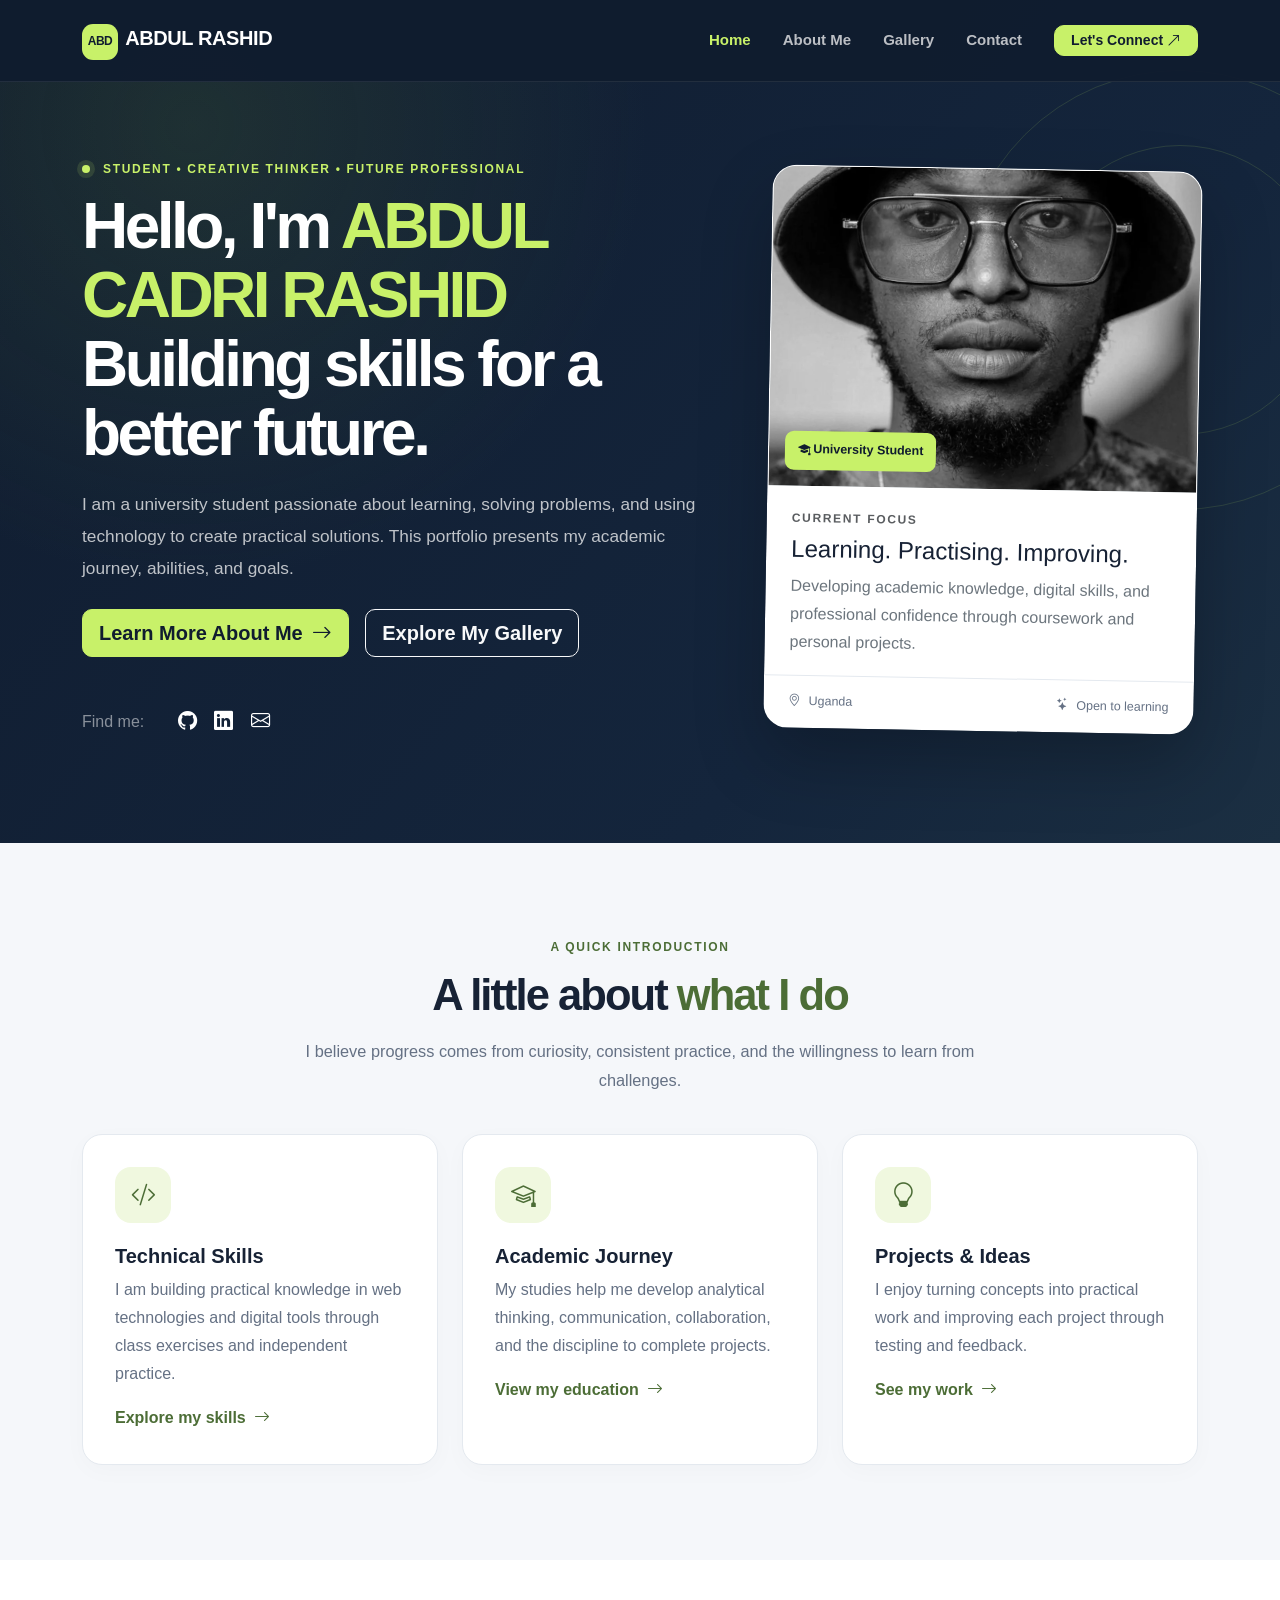
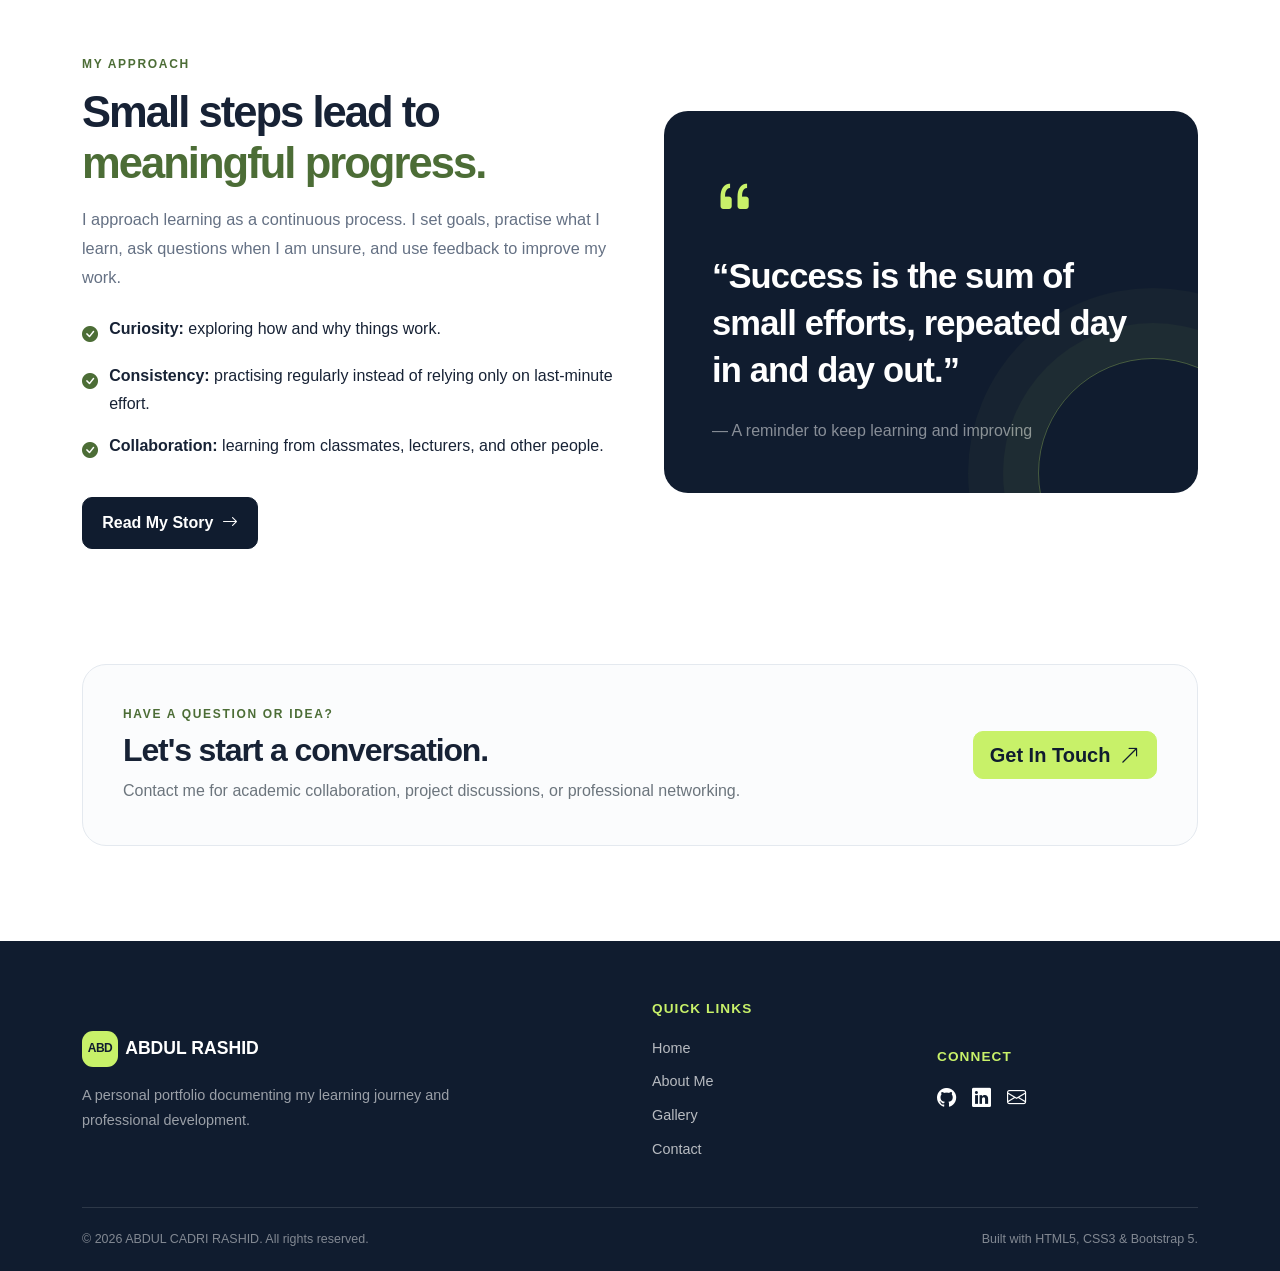
==== index.html @ fa464876 "short summury Committed the personal portfolio website project to GitHub, including the Home, About " ====
<!DOCTYPE html>
<html lang="en">
<head>
  <meta charset="UTF-8">
  <meta name="viewport" content="width=device-width, initial-scale=1.0">
  <meta name="description" content="Personal portfolio website showcasing academic background, skills, projects, and contact information.">
  <meta name="author" content="ABDUL CADRI RASHID">
  <title>Home | ABDUL CADRI RASHID — Personal Portfolio</title>
  <link rel="preconnect" href="https://cdn.jsdelivr.net">
  <link href="https://cdn.jsdelivr.net/npm/bootstrap@5.3.3/dist/css/bootstrap.min.css" rel="stylesheet">
  <link href="https://cdn.jsdelivr.net/npm/bootstrap-icons@1.11.3/font/bootstrap-icons.css" rel="stylesheet">
  <link rel="stylesheet" href="assets/style.css">
  <script src="assets/script.js" defer></script>
</head>
<body>
  <a class="skip-link" href="#main-content">Skip to main content</a>
  <nav class="navbar navbar-expand-lg navbar-dark fixed-top site-navbar" aria-label="Main navigation">
    <div class="container">
      <a class="navbar-brand fw-bold" href="index.html"><span class="brand-mark">ABD</span>ABDUL RASHID</a>
      <button class="navbar-toggler" type="button" data-bs-toggle="collapse" data-bs-target="#mainNav"
        aria-controls="mainNav" aria-expanded="false" aria-label="Toggle navigation">
        <span class="navbar-toggler-icon"></span>
      </button>
      <div class="collapse navbar-collapse" id="mainNav">
        <ul class="navbar-nav ms-auto align-items-lg-center">
          <li class="nav-item"><a class="nav-link active" aria-current="page" href="index.html">Home</a></li>
          <li class="nav-item"><a class="nav-link" href="about.html">About Me</a></li>
          <li class="nav-item"><a class="nav-link" href="gallery.html">Gallery</a></li>
          <li class="nav-item"><a class="nav-link" href="contact.html">Contact</a></li>
          <li class="nav-item ms-lg-3"><a class="btn btn-lime btn-sm px-3" href="contact.html">Let's Connect <i class="bi bi-arrow-up-right"></i></a></li>
        </ul>
      </div>
    </div>
  </nav>

  <main id="main-content">
    <section class="hero-section">
      <div class="hero-orb orb-one"></div><div class="hero-orb orb-two"></div>
      <div class="container position-relative">
        <div class="row align-items-center g-5">
          <div class="col-lg-7">
            <p class="eyebrow"><span class="status-dot"></span> STUDENT • CREATIVE THINKER • FUTURE PROFESSIONAL</p>
            <h1 class="display-title">Hello, I'm <span class="text-lime">ABDUL CADRI RASHID</span><br>Building skills for a better future.</h1>
            <p class="hero-copy">I am a university student passionate about learning, solving problems, and using technology to create practical solutions. This portfolio presents my academic journey, abilities, and goals.</p>
            <div class="d-flex flex-wrap gap-3 mt-4">
              <a class="btn btn-lime btn-lg" href="about.html">Learn More About Me <i class="bi bi-arrow-right ms-1"></i></a>
              <a class="btn btn-outline-light btn-lg" href="gallery.html">Explore My Gallery</a>
            </div>
            <div class="hero-socials mt-5">
              <span class="text-white-50 me-3">Find me:</span>
              <a href="https://github.com/alvinmaxrashid-collab" target="_blank" rel="noopener noreferrer" aria-label="GitHub"><i class="bi bi-github"></i></a>
              <a href="https://www.linkedin.com/in/abdul-cadri-rashid" target="_blank" rel="noopener noreferrer" aria-label="LinkedIn"><i class="bi bi-linkedin"></i></a>
              <a href="mailto:alvinmaxrashid@gmail.com" aria-label="Email"><i class="bi bi-envelope"></i></a>
            </div>
          </div>
          <div class="col-lg-5">
            <div class="hero-profile-card">
              <div class="profile-image-wrap">
                <img src="ME.jpg" alt="Portrait of Abdul Cadri Rashid" class="profile-image">
                <span class="profile-badge"><i class="bi bi-mortarboard-fill"></i> University Student</span>
              </div>
              <div class="profile-card-body">
                <p class="eyebrow text-muted mb-2">CURRENT FOCUS</p>
                <h2 class="h4 mb-2">Learning. Practising. Improving.</h2>
                <p class="text-secondary mb-0">Developing academic knowledge, digital skills, and professional confidence through coursework and personal projects.</p>
              </div>
              <div class="profile-card-bottom"><span><i class="bi bi-geo-alt me-2"></i>Uganda</span><span><i class="bi bi-stars me-2"></i>Open to learning</span></div>
            </div>
          </div>
        </div>
      </div>
    </section>

    <section class="section-padding bg-soft">
      <div class="container">
        <div class="section-heading text-center mx-auto">
          <p class="eyebrow">A QUICK INTRODUCTION</p>
          <h2 class="section-title">A little about <span class="text-accent">what I do</span></h2>
          <p class="section-description">I believe progress comes from curiosity, consistent practice, and the willingness to learn from challenges.</p>
        </div>
        <div class="row g-4 mt-3">
          <div class="col-md-6 col-lg-4"><article class="feature-card h-100"><div class="feature-icon"><i class="bi bi-code-slash"></i></div><h3 class="h5">Technical Skills</h3><p>I am building practical knowledge in web technologies and digital tools through class exercises and independent practice.</p><a href="about.html#skills" class="text-link">Explore my skills <i class="bi bi-arrow-right"></i></a></article></div>
          <div class="col-md-6 col-lg-4"><article class="feature-card h-100"><div class="feature-icon"><i class="bi bi-mortarboard"></i></div><h3 class="h5">Academic Journey</h3><p>My studies help me develop analytical thinking, communication, collaboration, and the discipline to complete projects.</p><a href="about.html#education" class="text-link">View my education <i class="bi bi-arrow-right"></i></a></article></div>
          <div class="col-md-6 col-lg-4"><article class="feature-card h-100"><div class="feature-icon"><i class="bi bi-lightbulb"></i></div><h3 class="h5">Projects & Ideas</h3><p>I enjoy turning concepts into practical work and improving each project through testing and feedback.</p><a href="gallery.html#projects" class="text-link">See my work <i class="bi bi-arrow-right"></i></a></article></div>
        </div>
      </div>
    </section>

    <section class="section-padding">
      <div class="container">
        <div class="row align-items-center g-5">
          <div class="col-lg-6">
            <p class="eyebrow">MY APPROACH</p><h2 class="section-title">Small steps lead to <span class="text-accent">meaningful progress.</span></h2>
            <p class="section-description">I approach learning as a continuous process. I set goals, practise what I learn, ask questions when I am unsure, and use feedback to improve my work.</p>
            <ul class="check-list mt-4">
              <li><i class="bi bi-check-circle-fill"></i><span><strong>Curiosity:</strong> exploring how and why things work.</span></li>
              <li><i class="bi bi-check-circle-fill"></i><span><strong>Consistency:</strong> practising regularly instead of relying only on last-minute effort.</span></li>
              <li><i class="bi bi-check-circle-fill"></i><span><strong>Collaboration:</strong> learning from classmates, lecturers, and other people.</span></li>
            </ul>
            <a href="about.html" class="btn btn-dark-custom mt-3">Read My Story <i class="bi bi-arrow-right ms-1"></i></a>
          </div>
          <div class="col-lg-6">
            <div class="quote-panel"><i class="bi bi-quote quote-mark"></i><blockquote>“Success is the sum of small efforts, repeated day in and day out.”</blockquote><p class="mb-0 text-white-50">— A reminder to keep learning and improving</p><div class="quote-decoration"></div></div>
          </div>
        </div>
      </div>
    </section>

    <section class="cta-section">
      <div class="container"><div class="cta-card"><div><p class="eyebrow mb-2">HAVE A QUESTION OR IDEA?</p><h2 class="h2 mb-2">Let's start a conversation.</h2><p class="mb-0 text-secondary">Contact me for academic collaboration, project discussions, or professional networking.</p></div><a href="contact.html" class="btn btn-lime btn-lg">Get In Touch <i class="bi bi-arrow-up-right ms-1"></i></a></div></div>
    </section>
  </main>

  <footer class="site-footer">
    <div class="container"><div class="row g-4 align-items-center">
      <div class="col-md-6"><a class="footer-brand" href="index.html"><span class="brand-mark">ABD</span>ABDUL RASHID</a><p class="footer-note mt-3 mb-0">A personal portfolio documenting my learning journey and professional development.</p></div>
      <div class="col-md-3"><h2 class="footer-heading">Quick Links</h2><ul class="footer-links"><li><a href="index.html">Home</a></li><li><a href="about.html">About Me</a></li><li><a href="gallery.html">Gallery</a></li><li><a href="contact.html">Contact</a></li></ul></div>
      <div class="col-md-3"><h2 class="footer-heading">Connect</h2><div class="footer-socials"><a href="https://github.com/alvinmaxrashid-collab" aria-label="GitHub" target="_blank" rel="noopener noreferrer"><i class="bi bi-github"></i></a><a href="https://www.linkedin.com/in/abdul-cadri-rashid" aria-label="LinkedIn" target="_blank" rel="noopener noreferrer"><i class="bi bi-linkedin"></i></a><a href="mailto:alvinmaxrashid@gmail.com" aria-label="Email"><i class="bi bi-envelope"></i></a></div></div>
    </div><div class="footer-bottom"><span>© <span data-current-year>2026</span> ABDUL CADRI RASHID. All rights reserved.</span><span>Built with HTML5, CSS3 & Bootstrap 5.</span></div></div>
  </footer>
  <script src="https://cdn.jsdelivr.net/npm/bootstrap@5.3.3/dist/js/bootstrap.bundle.min.js"></script>
</body>
</html>
---- assets/style.css ----
/*
  PERSONAL PORTFOLIO WEBSITE
*/

:root {
  --navy: #101c2f;
  --navy-light: #1a2a43;
  --lime: #c8f169;
  --lime-dark: #9bc53d;
  --accent: #4c6d36;
  --ink: #172235;
  --muted: #657184;
  --soft: #f5f7fa;
  --border: #e4e9ef;
  --white: #ffffff;
  --shadow: 0 18px 50px rgba(16, 28, 47, 0.09);
  --radius: 20px;
}

html { scroll-behavior: smooth; scroll-padding-top: 90px; }
body {
  margin: 0;
  color: var(--ink);
  background: var(--white);
  font-family: Inter, "Segoe UI", Roboto, Arial, sans-serif;
  font-size: 1rem;
  line-height: 1.75;
  overflow-x: hidden;
}
a { color: var(--accent); text-decoration: none; }
a:hover { color: var(--navy); }
img { max-width: 100%; }
::selection { background: var(--lime); color: var(--navy); }
.skip-link {
  position: absolute; top: -60px; left: 1rem; z-index: 2000;
  padding: .65rem 1rem; border-radius: .5rem; background: var(--lime); color: var(--navy);
}
.skip-link:focus { top: 1rem; }
.text-lime { color: var(--lime) !important; }
.text-accent { color: var(--accent); }
.bg-soft { background: var(--soft); }

/* Navigation */
.site-navbar {
  min-height: 82px;
  padding: .8rem 0;
  background: rgba(16, 28, 47, .97);
  border-bottom: 1px solid rgba(255,255,255,.08);
  transition: box-shadow .25s ease, padding .25s ease, background .25s ease;
}
.site-navbar.navbar-scrolled {
  padding-top: .55rem; padding-bottom: .55rem;
  box-shadow: 0 8px 28px rgba(0,0,0,.16);
  background: rgba(16, 28, 47, .99);
}
.navbar-brand { color: var(--white); letter-spacing: -.02em; }
.navbar-brand:hover, .footer-brand:hover { color: var(--lime); }
.brand-mark {
  display: inline-grid; place-items: center;
  width: 36px; height: 36px; margin-right: .45rem;
  border-radius: 11px; background: var(--lime); color: var(--navy);
  font-size: .75rem; font-weight: 900; letter-spacing: -.04em;
}
.site-navbar .nav-link {
  margin: 0 .25rem; padding: .55rem .75rem !important;
  color: rgba(255,255,255,.72); font-size: .94rem; font-weight: 600;
  transition: color .2s ease;
}
.site-navbar .nav-link:hover, .site-navbar .nav-link.active { color: var(--lime); }
.navbar-toggler { border-color: rgba(255,255,255,.35); }
.navbar-toggler:focus { box-shadow: 0 0 0 .2rem rgba(200,241,105,.25); }

/* Buttons */
.btn { border-radius: 10px; font-weight: 700; transition: transform .2s ease, box-shadow .2s ease, background .2s ease; }
.btn:hover { transform: translateY(-2px); }
.btn-lime { background: var(--lime); border: 1px solid var(--lime); color: var(--navy); }
.btn-lime:hover, .btn-lime:focus { background: #d7fb8d; border-color: #d7fb8d; color: var(--navy); box-shadow: 0 8px 20px rgba(200,241,105,.2); }
.btn-dark-custom { background: var(--navy); color: var(--white); border: 1px solid var(--navy); padding: .8rem 1.2rem; }
.btn-dark-custom:hover, .btn-dark-custom:focus { background: var(--navy-light); color: var(--lime); }

/* Hero */
.hero-section {
  position: relative; isolation: isolate; overflow: hidden;
  min-height: 720px; padding: 160px 0 105px;
  color: var(--white); background: var(--navy);
}
.hero-section::before {
  content: ""; position: absolute; inset: 0; z-index: -2;
  background: radial-gradient(circle at 15% 15%, rgba(76,109,54,.23), transparent 35%),
              linear-gradient(130deg, var(--navy) 0%, #14253c 70%, #1b2f42 100%);
}
.hero-orb { position: absolute; z-index: -1; border: 1px solid rgba(200,241,105,.13); border-radius: 50%; pointer-events: none; }
.orb-one { width: 440px; height: 440px; right: -120px; top: 70px; }
.orb-two { width: 290px; height: 290px; right: -45px; top: 145px; }
.eyebrow {
  margin-bottom: .85rem; color: var(--accent);
  font-size: .75rem; font-weight: 850; letter-spacing: .14em; line-height: 1.5;
}
.hero-section .eyebrow, .page-hero .eyebrow { color: var(--lime); }
.status-dot { display: inline-block; width: 8px; height: 8px; margin-right: .5rem; border-radius: 50%; background: var(--lime); box-shadow: 0 0 0 5px rgba(200,241,105,.12); }
.display-title { margin-bottom: 1.3rem; font-size: clamp(2.6rem, 5vw, 4.65rem); font-weight: 850; letter-spacing: -.055em; line-height: 1.08; }
.hero-copy { max-width: 650px; color: rgba(255,255,255,.73); font-size: 1.08rem; line-height: 1.85; }
.hero-socials { display: flex; align-items: center; gap: 1.1rem; }
.hero-socials a, .footer-socials a { color: var(--white); font-size: 1.2rem; transition: color .2s ease, transform .2s ease; }
.hero-socials a:hover, .footer-socials a:hover { color: var(--lime); transform: translateY(-2px); }
.hero-profile-card { overflow: hidden; max-width: 430px; margin-left: auto; border: 1px solid rgba(255,255,255,.13); border-radius: 24px; background: var(--white); color: var(--ink); box-shadow: 0 30px 70px rgba(0,0,0,.24); transform: rotate(1deg); }
.profile-image-wrap { position: relative; height: 320px; overflow: hidden; background: #dfe6e9; }
.profile-image { width: 100%; height: 100%; object-fit: cover; object-position: center 35%; }
.profile-badge { position: absolute; bottom: 1rem; left: 1rem; padding: .55rem .8rem; border-radius: 9px; background: var(--lime); color: var(--navy); font-size: .78rem; font-weight: 800; }
.profile-card-body { padding: 1.45rem 1.5rem 1.2rem; }
.profile-card-bottom { display: flex; justify-content: space-between; gap: .75rem; padding: .9rem 1.5rem; border-top: 1px solid var(--border); color: var(--muted); font-size: .78rem; }

/* Page headers */
.page-hero { padding: 155px 0 70px; color: var(--white); background: linear-gradient(125deg, var(--navy), #1b3045); }
.page-hero .display-title { font-size: clamp(2.6rem, 5vw, 4rem); }
.page-hero .hero-copy { max-width: 700px; }
.breadcrumb { margin-top: 1.6rem; margin-bottom: 0; }
.breadcrumb-item, .breadcrumb-item a { color: rgba(255,255,255,.65); }
.breadcrumb-item.active { color: var(--lime); }
.breadcrumb-item + .breadcrumb-item::before { color: rgba(255,255,255,.45); }

/* Sections and headings */
.section-padding { padding: 95px 0; }
.section-heading { max-width: 720px; margin-bottom: 1rem; }
.section-heading.text-center { margin-right: auto; margin-left: auto; }
.section-title { margin-bottom: 1rem; font-size: clamp(2rem, 3.4vw, 3rem); font-weight: 820; letter-spacing: -.045em; line-height: 1.18; }
.section-description { max-width: 680px; color: var(--muted); font-size: 1.02rem; }
.section-heading.text-center .section-description { margin-right: auto; margin-left: auto; }

/* Home page cards */
.feature-card { padding: 2rem; border: 1px solid var(--border); border-radius: var(--radius); background: var(--white); box-shadow: 0 6px 25px rgba(16,28,47,.025); transition: transform .25s ease, box-shadow .25s ease, border-color .25s ease; }
.feature-card:hover { transform: translateY(-7px); border-color: rgba(155,197,61,.55); box-shadow: var(--shadow); }
.feature-icon { display: grid; place-items: center; width: 56px; height: 56px; margin-bottom: 1.3rem; border-radius: 16px; background: #f0f8df; color: var(--accent); font-size: 1.55rem; }
.feature-card h3 { font-weight: 800; }
.feature-card p { color: var(--muted); }
.text-link { display: inline-flex; align-items: center; gap: .5rem; font-weight: 750; }
.text-link i { transition: transform .2s ease; }
.text-link:hover i { transform: translateX(4px); }
.check-list { padding: 0; list-style: none; }
.check-list li { display: flex; align-items: flex-start; gap: .7rem; margin-bottom: .85rem; }
.check-list i { margin-top: .35rem; color: var(--accent); }
.quote-panel { position: relative; overflow: hidden; min-height: 300px; padding: 3rem; border-radius: 24px; background: var(--navy); color: var(--white); }
.quote-panel blockquote { position: relative; z-index: 1; max-width: 500px; margin: 1rem 0 1.5rem; font-size: clamp(1.5rem, 2.7vw, 2.2rem); font-weight: 750; letter-spacing: -.025em; line-height: 1.35; }
.quote-mark { color: var(--lime); font-size: 2.8rem; }
.quote-decoration { position: absolute; width: 230px; height: 230px; right: -70px; bottom: -95px; border: 1px solid rgba(200,241,105,.3); border-radius: 50%; box-shadow: 0 0 0 35px rgba(200,241,105,.04), 0 0 0 70px rgba(200,241,105,.03); }
.cta-section { padding: 20px 0 95px; }
.cta-card { display: flex; justify-content: space-between; align-items: center; gap: 2rem; padding: 2.5rem; border: 1px solid var(--border); border-radius: 24px; background: #fbfcfd; }
.cta-card h2 { font-weight: 820; letter-spacing: -.035em; }

/* About page */
.about-photo-frame { position: relative; padding: 0 1.2rem 1.2rem 0; }
.about-photo-frame::before { content: ""; position: absolute; right: 0; bottom: 0; width: 70%; height: 70%; border-radius: 22px; background: var(--lime); }
.about-photo-frame img { position: relative; z-index: 1; width: 100%; max-height: 510px; object-fit: cover; box-shadow: var(--shadow); }
.photo-note { position: absolute; z-index: 2; left: -1rem; bottom: 2rem; display: flex; align-items: center; gap: .65rem; padding: .8rem 1rem; border-radius: 12px; background: var(--white); box-shadow: var(--shadow); font-size: .85rem; font-weight: 750; }
.photo-note i { color: var(--accent); font-size: 1.2rem; }
.mini-stat { display: flex; align-items: center; gap: .8rem; height: 100%; padding: .9rem; border: 1px solid var(--border); border-radius: 14px; }
.stat-icon { display: grid; place-items: center; flex: 0 0 42px; width: 42px; height: 42px; border-radius: 12px; background: #f0f8df; color: var(--accent); font-size: 1.2rem; }
.mini-stat strong, .mini-stat small { display: block; }
.mini-stat strong { font-size: .85rem; }
.mini-stat small { color: var(--muted); font-size: .75rem; }
.timeline { position: relative; max-width: 900px; margin-left: auto; margin-right: auto; }
.timeline::before { content: ""; position: absolute; top: 10px; bottom: 10px; left: 22px; width: 2px; background: #dce5cf; }
.timeline-item { position: relative; display: flex; gap: 1.25rem; margin-bottom: 1.5rem; }
.timeline-marker { position: relative; z-index: 1; display: grid; place-items: center; flex: 0 0 46px; width: 46px; height: 46px; border: 4px solid var(--soft); border-radius: 50%; background: var(--lime); color: var(--navy); }
.timeline-card { flex: 1; padding: 1.5rem; border: 1px solid var(--border); border-radius: 16px; background: var(--white); }
.timeline-date { color: var(--muted); font-size: .83rem; font-weight: 700; }
.skill-badge { padding: .3rem .65rem; border-radius: 7px; background: var(--soft); color: var(--accent); font-size: .75rem; font-weight: 750; }
.education-table { background: var(--white); }
.education-table thead th { background: var(--navy); color: var(--white); }
.skill-panel { height: 100%; padding: 2rem; border: 1px solid var(--border); border-radius: 20px; background: var(--white); }
.skill-panel h3 { font-weight: 800; }
.skill-row { margin-bottom: 1.4rem; }
.skill-label { display: flex; justify-content: space-between; gap: 1rem; margin-bottom: .45rem; font-size: .9rem; font-weight: 700; }
.skill-label span:last-child { color: var(--muted); font-size: .8rem; }
.progress { height: 9px; border-radius: 99px; background: #edf0f3; }
.progress-bar { border-radius: 99px; background: linear-gradient(90deg, var(--accent), var(--lime-dark)); }
.competency-grid { display: grid; grid-template-columns: repeat(2, minmax(0, 1fr)); gap: 1rem; }
.competency-item { display: flex; flex-direction: column; align-items: flex-start; padding: 1rem; border-radius: 13px; background: var(--soft); }
.competency-item i { margin-bottom: .5rem; color: var(--accent); font-size: 1.4rem; }
.competency-item strong { font-size: .9rem; }
.competency-item span { color: var(--muted); font-size: .78rem; line-height: 1.5; }
.interest-list { display: grid; gap: 1rem; }
.interest-list article { display: flex; gap: 1rem; padding: 1.25rem; border: 1px solid var(--border); border-radius: 15px; background: var(--white); }
.interest-list article > span { display: grid; place-items: center; flex: 0 0 48px; width: 48px; height: 48px; border-radius: 13px; background: #f0f8df; color: var(--accent); font-size: 1.3rem; }
.interest-list h3 { margin: .1rem 0 .35rem; font-weight: 800; }
.interest-list p { margin: 0; color: var(--muted); font-size: .92rem; }

/* Gallery */
.video-card { overflow: hidden; border: 1px solid var(--border); border-radius: 22px; background: var(--white); box-shadow: var(--shadow); }
.video-frame { position: relative; overflow: hidden; background: #101c2f; }
.video-frame video { display: block; width: 100%; max-height: 600px; aspect-ratio: 16 / 9; background: #101c2f; object-fit: contain; }
.video-caption { display: flex; justify-content: space-between; align-items: center; gap: 1rem; padding: 1.4rem 1.6rem; }
.media-label { flex-shrink: 0; padding: .45rem .65rem; border-radius: 8px; background: var(--soft); color: var(--accent); font-size: .78rem; font-weight: 800; }
.gallery-card { overflow: hidden; height: 100%; margin: 0; border: 1px solid var(--border); border-radius: 18px; background: var(--white); transition: transform .25s ease, box-shadow .25s ease; }
.gallery-card:hover { transform: translateY(-5px); box-shadow: var(--shadow); }
.gallery-card img { display: block; width: 100%; height: 235px; object-fit: cover; transition: transform .45s ease; }
.gallery-card:hover img { transform: scale(1.04); }
.gallery-card figcaption { position: relative; padding: 1.3rem 1.4rem 1.5rem; }
.gallery-category { display: inline-block; margin-bottom: .55rem; color: var(--accent); font-size: .68rem; font-weight: 900; letter-spacing: .12em; }
.gallery-card h3 { font-weight: 800; }
.gallery-card p { margin-bottom: 0; color: var(--muted); font-size: .9rem; }
.video-placeholder-note { display: flex; align-items: center; gap: .6rem; padding: .75rem 1rem; background: #fff7df; color: #664d03; font-size: .85rem; }

/* Contact */
.contact-details { display: grid; gap: 1.3rem; }
.contact-detail { display: flex; align-items: flex-start; gap: 1rem; }
.contact-icon { display: grid; place-items: center; flex: 0 0 48px; width: 48px; height: 48px; border-radius: 14px; background: #f0f8df; color: var(--accent); font-size: 1.3rem; }
.contact-detail h3 { margin: .15rem 0 .15rem; font-weight: 800; }
.contact-detail p, .contact-detail a { margin-bottom: .1rem; overflow-wrap: anywhere; }
.contact-detail small { display: block; color: var(--muted); font-size: .78rem; }
.contact-side-note { padding: 1rem; border-radius: 12px; background: var(--soft); color: var(--muted); font-size: .85rem; }
.form-card { padding: clamp(1.3rem, 3vw, 2.4rem); border: 1px solid var(--border); border-radius: 22px; background: var(--white); box-shadow: var(--shadow); }
.form-card-heading { margin-bottom: 1.6rem; }
.form-card-heading h2 { font-weight: 850; letter-spacing: -.03em; }
.form-label { margin-bottom: .45rem; font-size: .88rem; font-weight: 750; }
.required-star { color: #bd3545; }
.form-control { min-height: 48px; border-color: #dce2e8; border-radius: 10px; padding: .75rem .9rem; }
textarea.form-control { min-height: 150px; resize: vertical; }
.form-control:focus, .form-check-input:focus { border-color: var(--lime-dark); box-shadow: 0 0 0 .22rem rgba(155,197,61,.18); }
.form-check-input:checked { border-color: var(--accent); background-color: var(--accent); }
.form-feedback { display: none; margin-top: .8rem; padding: .85rem 1rem; border-radius: 10px; font-size: .9rem; }
.form-feedback:not(:empty) { display: block; }
.feedback-error { background: #fff0f0; color: #8a1c25; }
.feedback-success { background: #eff8e4; color: #31561f; }
.map-section { padding: 80px 0; }
.map-frame { overflow: hidden; border: 1px solid var(--border); border-radius: 18px; box-shadow: var(--shadow); }
.map-frame iframe { display: block; width: 100%; height: 360px; border: 0; }

/* Footer */
.site-footer { padding: 60px 0 20px; background: var(--navy); color: var(--white); }
.footer-brand { display: inline-flex; align-items: center; color: var(--white); font-size: 1.1rem; font-weight: 850; }
.footer-note { max-width: 390px; color: rgba(255,255,255,.58); font-size: .9rem; }
.footer-heading { margin-bottom: 1rem; color: var(--lime); font-size: .85rem; font-weight: 850; letter-spacing: .08em; text-transform: uppercase; }
.footer-links { display: grid; gap: .35rem; margin: 0; padding: 0; list-style: none; }
.footer-links a { color: rgba(255,255,255,.7); font-size: .9rem; }
.footer-links a:hover { color: var(--lime); }
.footer-socials { display: flex; gap: 1rem; }
.footer-bottom { display: flex; justify-content: space-between; gap: 1rem; margin-top: 2.8rem; padding-top: 1.3rem; border-top: 1px solid rgba(255,255,255,.12); color: rgba(255,255,255,.48); font-size: .78rem; }

/* Optional reveal effect; content remains visible if JavaScript is unavailable. */
.reveal-ready { opacity: 0; transform: translateY(16px); transition: opacity .55s ease, transform .55s ease; }
.reveal-ready.is-visible { opacity: 1; transform: translateY(0); }

/* Responsive adjustments */
@media (max-width: 991.98px) {
  .site-navbar .navbar-collapse { padding: 1rem 0 .5rem; }
  .site-navbar .nav-link { padding: .65rem .25rem !important; }
  .hero-section { min-height: auto; padding: 140px 0 85px; }
  .hero-profile-card { margin: 0 auto; transform: none; }
  .section-padding { padding: 75px 0; }
  .cta-card { align-items: flex-start; flex-direction: column; }
}
@media (max-width: 575.98px) {
  body { font-size: .96rem; }
  .hero-section { padding: 125px 0 70px; }
  .display-title { font-size: 2.55rem; }
  .hero-copy { font-size: 1rem; }
  .profile-image-wrap { height: 260px; }
  .profile-card-bottom { flex-direction: column; gap: .4rem; }
  .section-padding { padding: 60px 0; }
  .page-hero { padding: 130px 0 55px; }
  .page-hero .display-title { font-size: 2.6rem; }
  .feature-card { padding: 1.5rem; }
  .quote-panel { min-height: 260px; padding: 2rem; }
  .cta-section { padding-bottom: 60px; }
  .cta-card { padding: 1.5rem; }
  .competency-grid { grid-template-columns: 1fr 1fr; gap: .65rem; }
  .competency-item { padding: .8rem; }
  .timeline-item { gap: .7rem; }
  .timeline-card { padding: 1rem; }
  .timeline-date { width: 100%; }
  .video-caption { align-items: flex-start; flex-direction: column; padding: 1.1rem; }
  .gallery-card img { height: 220px; }
  .footer-bottom { flex-direction: column; gap: .35rem; }
  .map-frame iframe { height: 300px; }
}
@media (prefers-reduced-motion: reduce) {
  html { scroll-behavior: auto; }
  *, *::before, *::after { animation-duration: .01ms !important; animation-iteration-count: 1 !important; transition-duration: .01ms !important; }
}
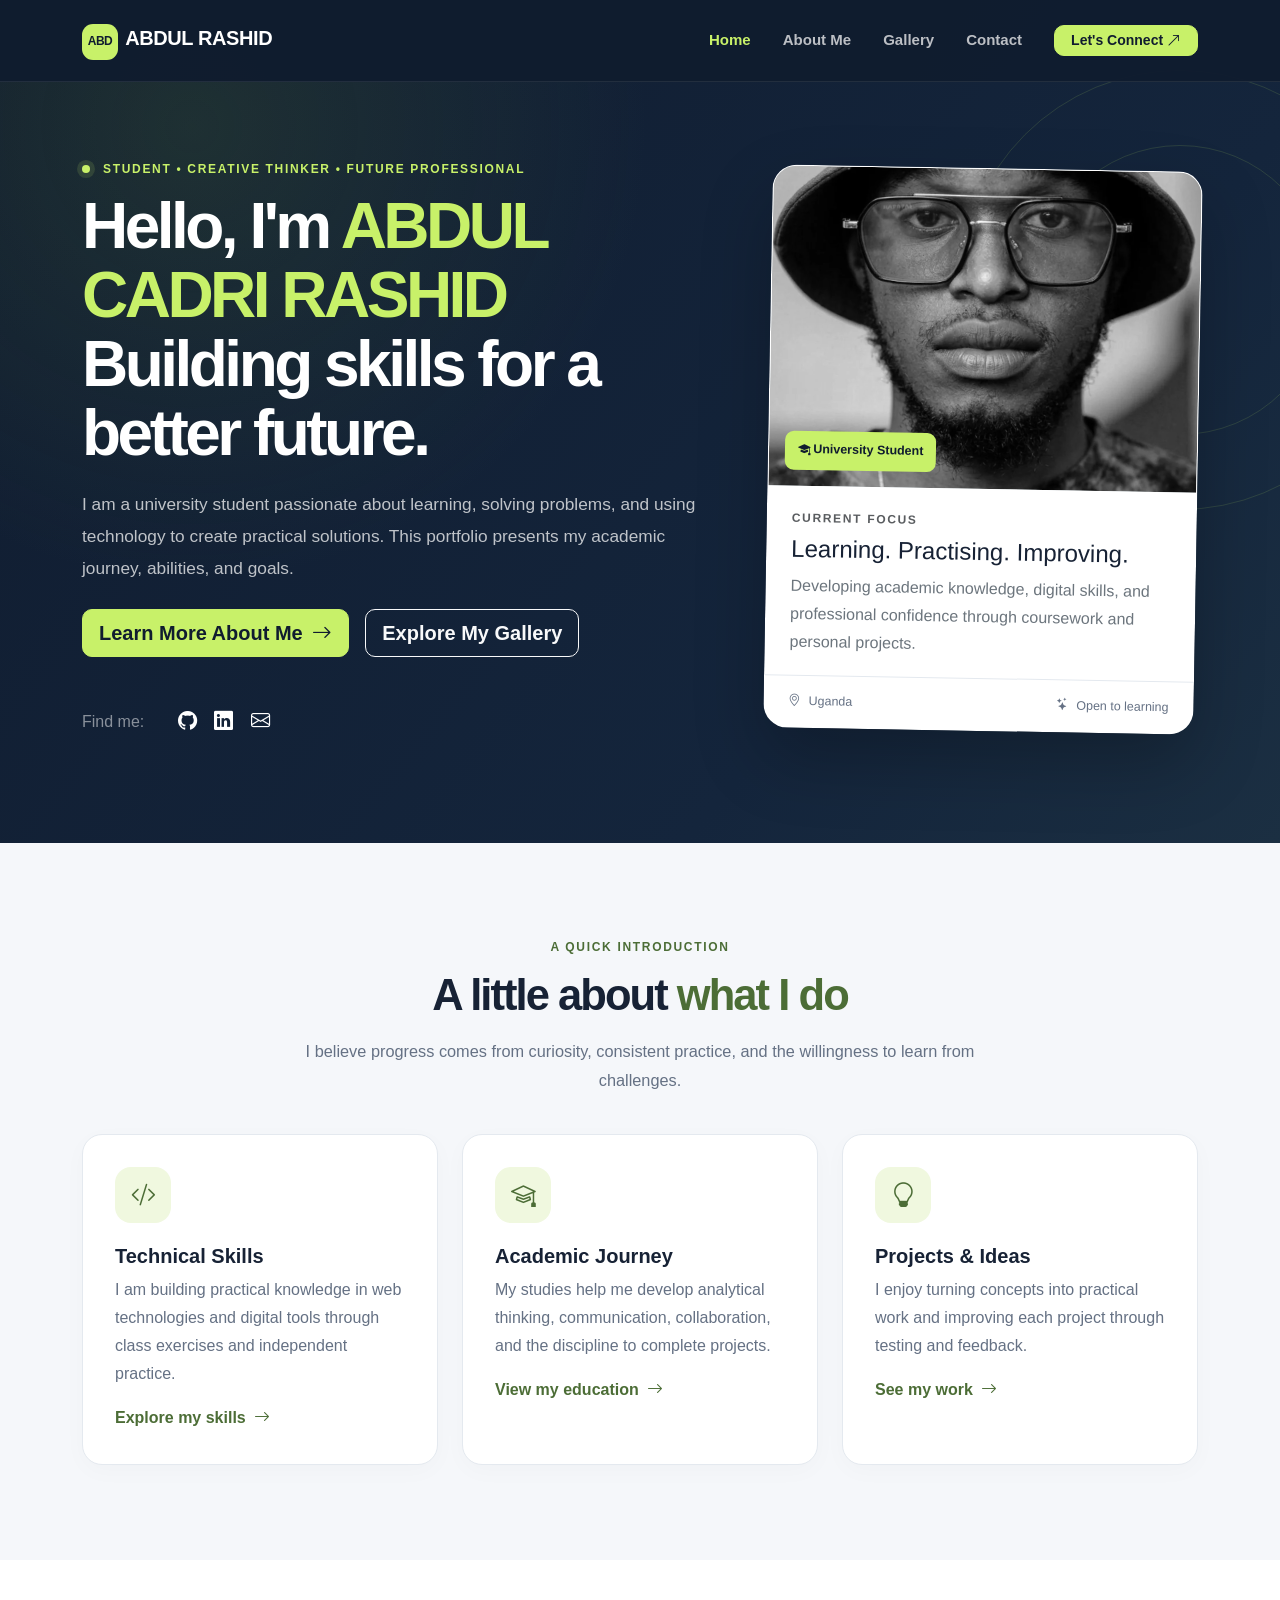
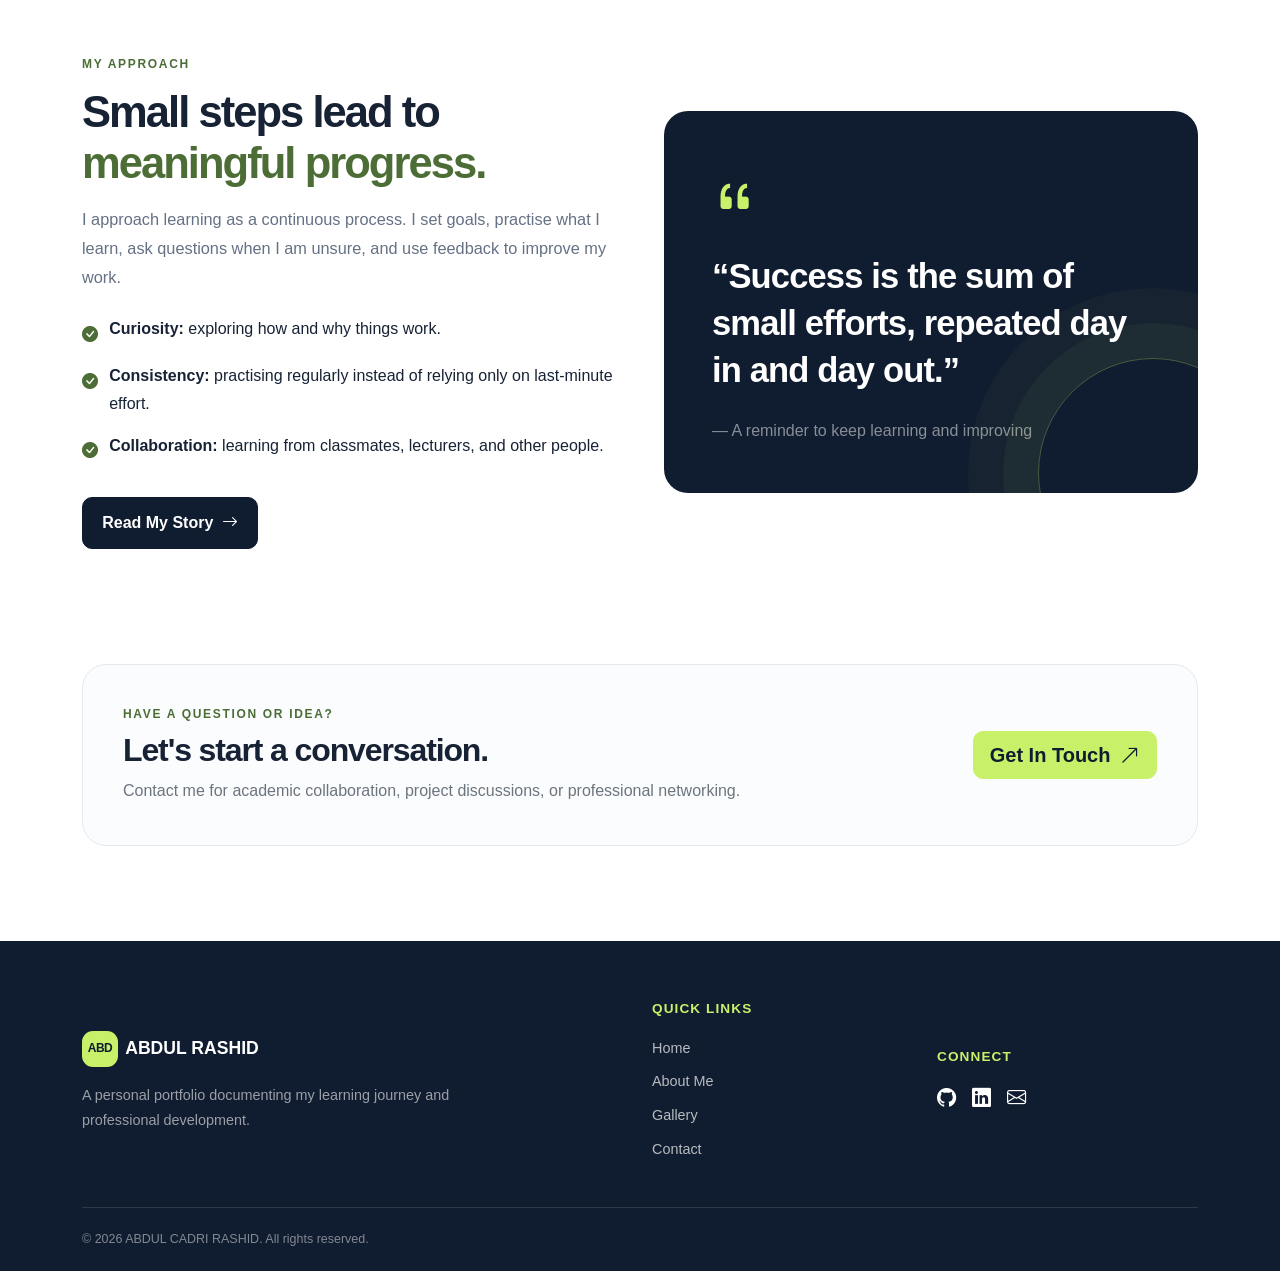
==== commit ef722aff: "new changes new changes" ====
--- a/index.html
+++ b/index.html
@@ -116,7 +116,7 @@
       <div class="col-md-6"><a class="footer-brand" href="index.html"><span class="brand-mark">ABD</span>ABDUL RASHID</a><p class="footer-note mt-3 mb-0">A personal portfolio documenting my learning journey and professional development.</p></div>
       <div class="col-md-3"><h2 class="footer-heading">Quick Links</h2><ul class="footer-links"><li><a href="index.html">Home</a></li><li><a href="about.html">About Me</a></li><li><a href="gallery.html">Gallery</a></li><li><a href="contact.html">Contact</a></li></ul></div>
       <div class="col-md-3"><h2 class="footer-heading">Connect</h2><div class="footer-socials"><a href="https://github.com/alvinmaxrashid-collab" aria-label="GitHub" target="_blank" rel="noopener noreferrer"><i class="bi bi-github"></i></a><a href="https://www.linkedin.com/in/abdul-cadri-rashid" aria-label="LinkedIn" target="_blank" rel="noopener noreferrer"><i class="bi bi-linkedin"></i></a><a href="mailto:alvinmaxrashid@gmail.com" aria-label="Email"><i class="bi bi-envelope"></i></a></div></div>
-    </div><div class="footer-bottom"><span>© <span data-current-year>2026</span> ABDUL CADRI RASHID. All rights reserved.</span><span>Built with HTML5, CSS3 & Bootstrap 5.</span></div></div>
+    </div><div class="footer-bottom"><span>© <span data-current-year>2026</span> ABDUL CADRI RASHID. All rights reserved.</span><span></span></div></div>
   </footer>
   <script src="https://cdn.jsdelivr.net/npm/bootstrap@5.3.3/dist/js/bootstrap.bundle.min.js"></script>
 </body>
